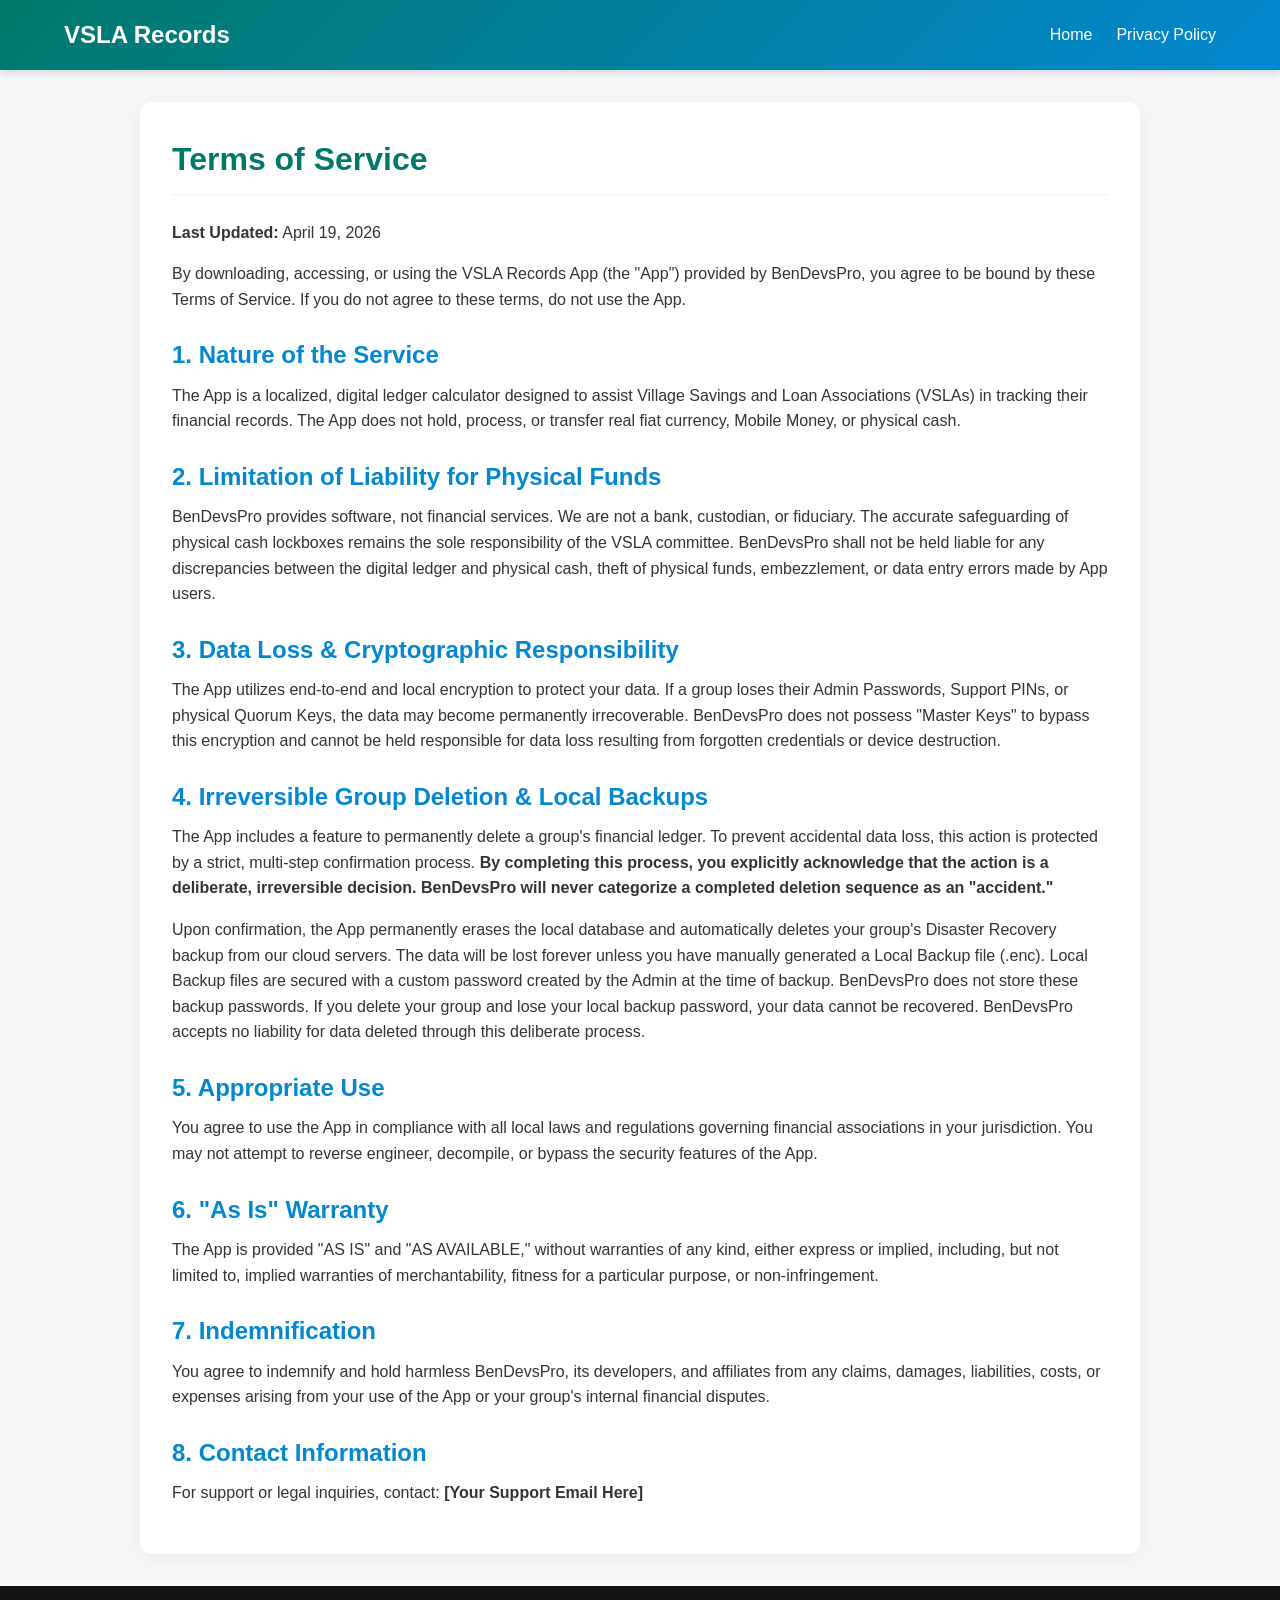
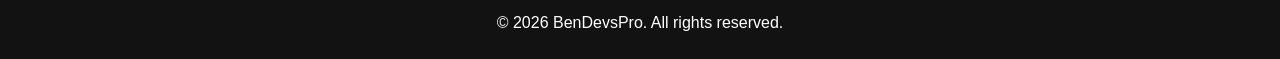
==== terms.html @ 2a10311e "This is the First Upload A website for VSLA Records App" ====
<!DOCTYPE html>
<html lang="en">
<head>
    <meta charset="UTF-8">
    <meta name="viewport" content="width=device-width, initial-scale=1.0">
    <title>Terms of Service | VSLA Records App</title>
    <link rel="stylesheet" href="style.css">
</head>
<body>
    <header>
        <a href="index.html" class="logo">VSLA Records</a>
        <nav>
            <ul>
                <li><a href="index.html">Home</a></li>
                <li><a href="privacy.html">Privacy Policy</a></li>
            </ul>
        </nav>
    </header>

    <main class="legal-content">
        <h1>Terms of Service</h1>
        <p><strong>Last Updated:</strong> April 19, 2026</p>

        <p>By downloading, accessing, or using the VSLA Records App (the "App") provided by BenDevsPro, you agree to be bound by these Terms of Service. If you do not agree to these terms, do not use the App.</p>

        <h2>1. Nature of the Service</h2>
        <p>The App is a localized, digital ledger calculator designed to assist Village Savings and Loan Associations (VSLAs) in tracking their financial records. The App does not hold, process, or transfer real fiat currency, Mobile Money, or physical cash.</p>

        <h2>2. Limitation of Liability for Physical Funds</h2>
        <p>BenDevsPro provides software, not financial services. We are not a bank, custodian, or fiduciary. The accurate safeguarding of physical cash lockboxes remains the sole responsibility of the VSLA committee. BenDevsPro shall not be held liable for any discrepancies between the digital ledger and physical cash, theft of physical funds, embezzlement, or data entry errors made by App users.</p>

        <h2>3. Data Loss & Cryptographic Responsibility</h2>
        <p>The App utilizes end-to-end and local encryption to protect your data. If a group loses their Admin Passwords, Support PINs, or physical Quorum Keys, the data may become permanently irrecoverable. BenDevsPro does not possess "Master Keys" to bypass this encryption and cannot be held responsible for data loss resulting from forgotten credentials or device destruction.</p>

        <h2>4. Irreversible Group Deletion & Local Backups</h2>
        <p>The App includes a feature to permanently delete a group's financial ledger. To prevent accidental data loss, this action is protected by a strict, multi-step confirmation process. <strong>By completing this process, you explicitly acknowledge that the action is a deliberate, irreversible decision. BenDevsPro will never categorize a completed deletion sequence as an "accident."</strong></p>
        <p>Upon confirmation, the App permanently erases the local database and automatically deletes your group's Disaster Recovery backup from our cloud servers. The data will be lost forever unless you have manually generated a Local Backup file (.enc). Local Backup files are secured with a custom password created by the Admin at the time of backup. BenDevsPro does not store these backup passwords. If you delete your group and lose your local backup password, your data cannot be recovered. BenDevsPro accepts no liability for data deleted through this deliberate process.</p>

        <h2>5. Appropriate Use</h2>
        <p>You agree to use the App in compliance with all local laws and regulations governing financial associations in your jurisdiction. You may not attempt to reverse engineer, decompile, or bypass the security features of the App.</p>

        <h2>6. "As Is" Warranty</h2>
        <p>The App is provided "AS IS" and "AS AVAILABLE," without warranties of any kind, either express or implied, including, but not limited to, implied warranties of merchantability, fitness for a particular purpose, or non-infringement.</p>

        <h2>7. Indemnification</h2>
        <p>You agree to indemnify and hold harmless BenDevsPro, its developers, and affiliates from any claims, damages, liabilities, costs, or expenses arising from your use of the App or your group's internal financial disputes.</p>

        <h2>8. Contact Information</h2>
        <p>For support or legal inquiries, contact: <strong>[Your Support Email Here]</strong></p>
    </main>

    <footer>
        <p>&copy; <span id="currentYear"></span> BenDevsPro. All rights reserved.</p>
    </footer>

    <script src="script.js"></script>
</body>
</html>
---- style.css ----
:root {
    --primary-color: #00796B; /* Teal */
    --secondary-color: #0288D1; /* Blue */
    --dark-surface: #121212;
    --light-surface: #ffffff;
    --text-main: #333333;
    --text-muted: #666666;
    --bg-gray: #f4f6f8;
}

* {
    margin: 0;
    padding: 0;
    box-sizing: border-box;
    font-family: 'Segoe UI', Roboto, Helvetica, Arial, sans-serif;
}

body {
    background-color: var(--bg-gray);
    color: var(--text-main);
    line-height: 1.6;
    display: flex;
    flex-direction: column;
    min-height: 100vh;
}

header {
    background: linear-gradient(135deg, var(--primary-color), var(--secondary-color));
    color: white;
    padding: 1rem 5%;
    display: flex;
    justify-content: space-between;
    align-items: center;
    box-shadow: 0 4px 6px rgba(0,0,0,0.1);
}

.logo {
    font-size: 1.5rem;
    font-weight: bold;
    text-decoration: none;
    color: white;
}

nav ul {
    list-style: none;
    display: flex;
    gap: 1.5rem;
}

nav a {
    color: white;
    text-decoration: none;
    font-weight: 500;
    transition: opacity 0.3s;
}

nav a:hover {
    opacity: 0.8;
}

main {
    flex: 1;
    max-width: 1000px;
    margin: 2rem auto;
    padding: 2rem;
    background: var(--light-surface);
    border-radius: 12px;
    box-shadow: 0 4px 15px rgba(0,0,0,0.05);
}

.hero {
    text-align: center;
    padding: 3rem 0;
}

.hero h1 {
    font-size: 2.5rem;
    color: var(--primary-color);
    margin-bottom: 1rem;
}

.hero p {
    font-size: 1.2rem;
    color: var(--text-muted);
    margin-bottom: 2rem;
}

.cta-button {
    display: inline-block;
    background-color: var(--primary-color);
    color: white;
    padding: 0.8rem 2rem;
    border-radius: 30px;
    text-decoration: none;
    font-size: 1.1rem;
    font-weight: bold;
    transition: transform 0.2s, background-color 0.2s;
}

.cta-button:hover {
    background-color: #005A4F;
    transform: translateY(-2px);
}

.legal-content h1 {
    color: var(--primary-color);
    margin-bottom: 1.5rem;
    border-bottom: 2px solid var(--bg-gray);
    padding-bottom: 0.5rem;
}

.legal-content h2 {
    color: var(--secondary-color);
    margin-top: 1.5rem;
    margin-bottom: 0.5rem;
}

.legal-content p, .legal-content ul {
    margin-bottom: 1rem;
}

.legal-content ul {
    padding-left: 2rem;
}

footer {
    background-color: var(--dark-surface);
    color: white;
    text-align: center;
    padding: 1.5rem;
    margin-top: auto;
}

footer a {
    color: #81D4FA;
    text-decoration: none;
}

@media (max-width: 600px) {
    header {
        flex-direction: column;
        gap: 1rem;
    }
    .hero h1 {
        font-size: 2rem;
    }
}
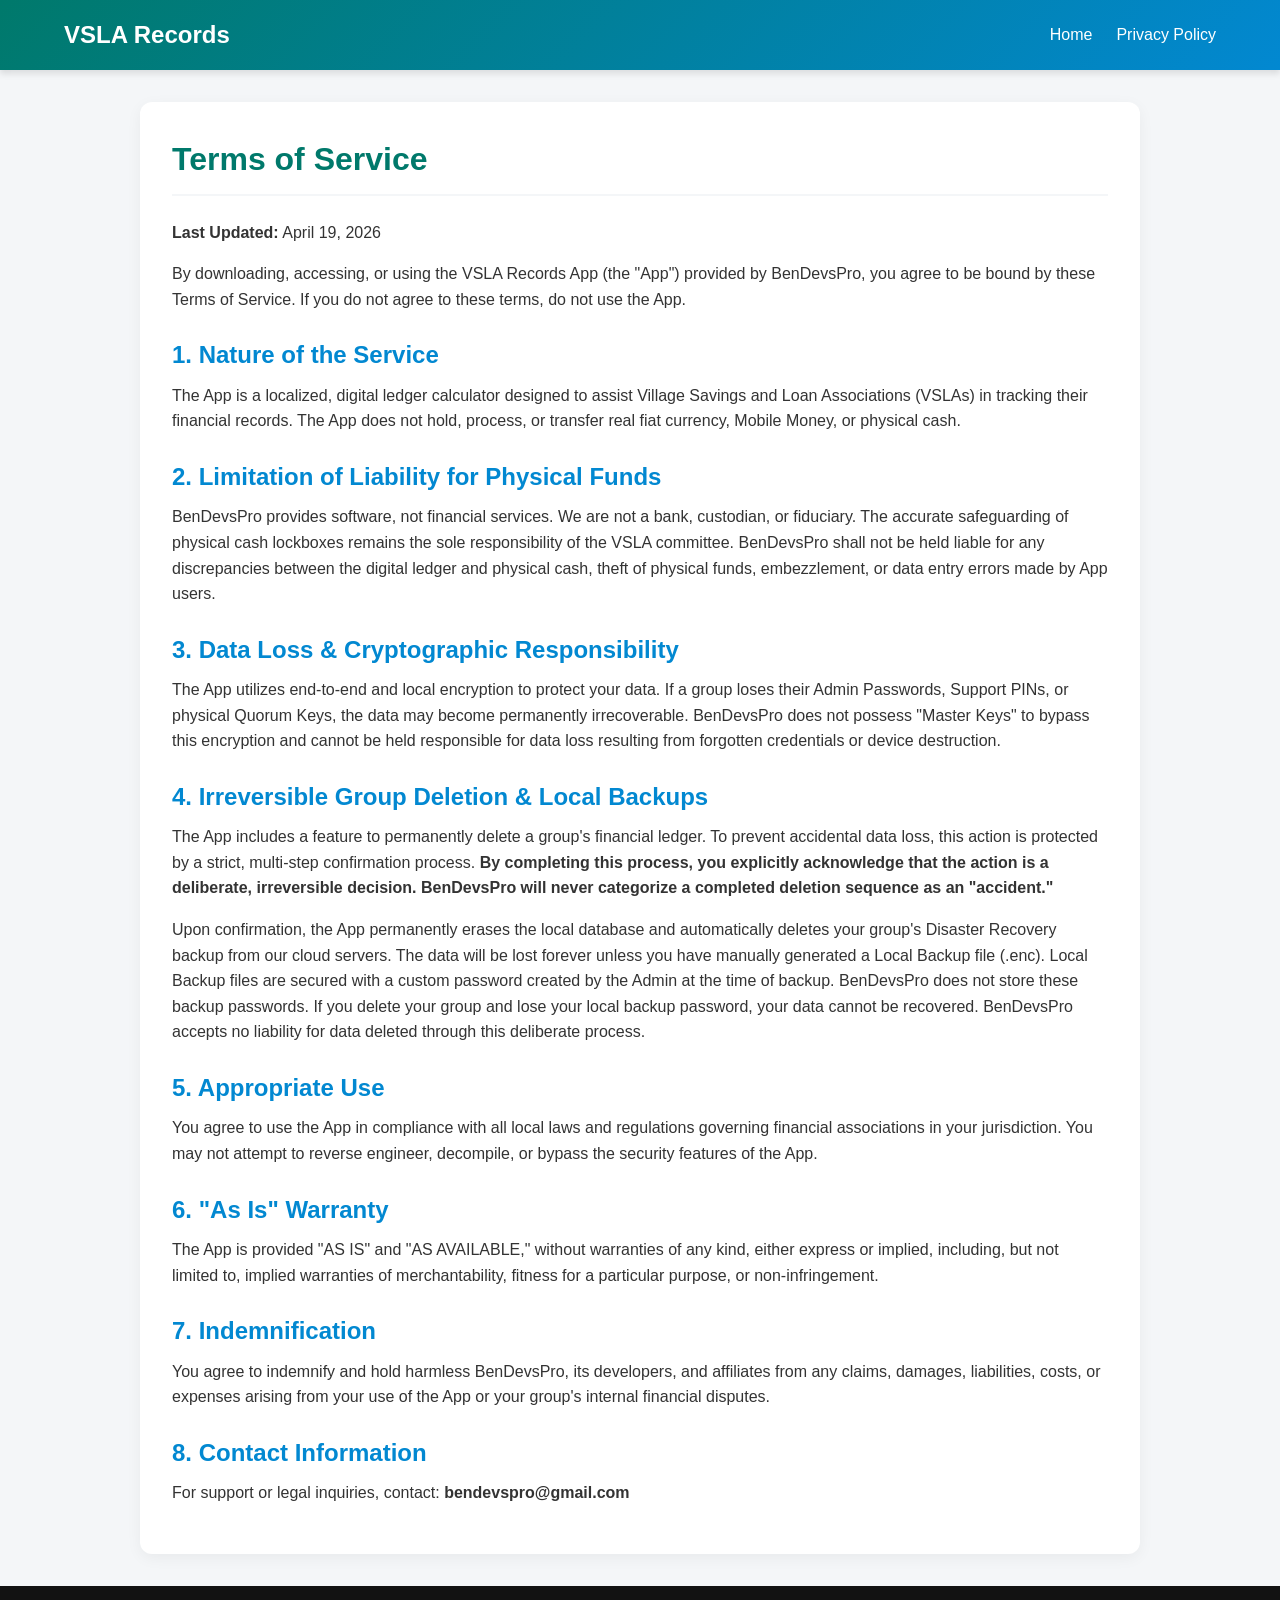
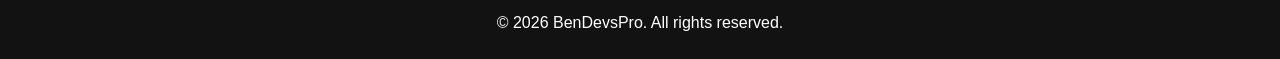
==== commit e8e73ff0: "Update terms.html Email add" ====
--- a/terms.html
+++ b/terms.html
@@ -46,7 +46,7 @@
         <p>You agree to indemnify and hold harmless BenDevsPro, its developers, and affiliates from any claims, damages, liabilities, costs, or expenses arising from your use of the App or your group's internal financial disputes.</p>
 
         <h2>8. Contact Information</h2>
-        <p>For support or legal inquiries, contact: <strong>[Your Support Email Here]</strong></p>
+        <p>For support or legal inquiries, contact: <strong>bendevspro@gmail.com</strong></p>
     </main>
 
     <footer>
@@ -55,4 +55,4 @@
 
     <script src="script.js"></script>
 </body>
-</html>+</html>
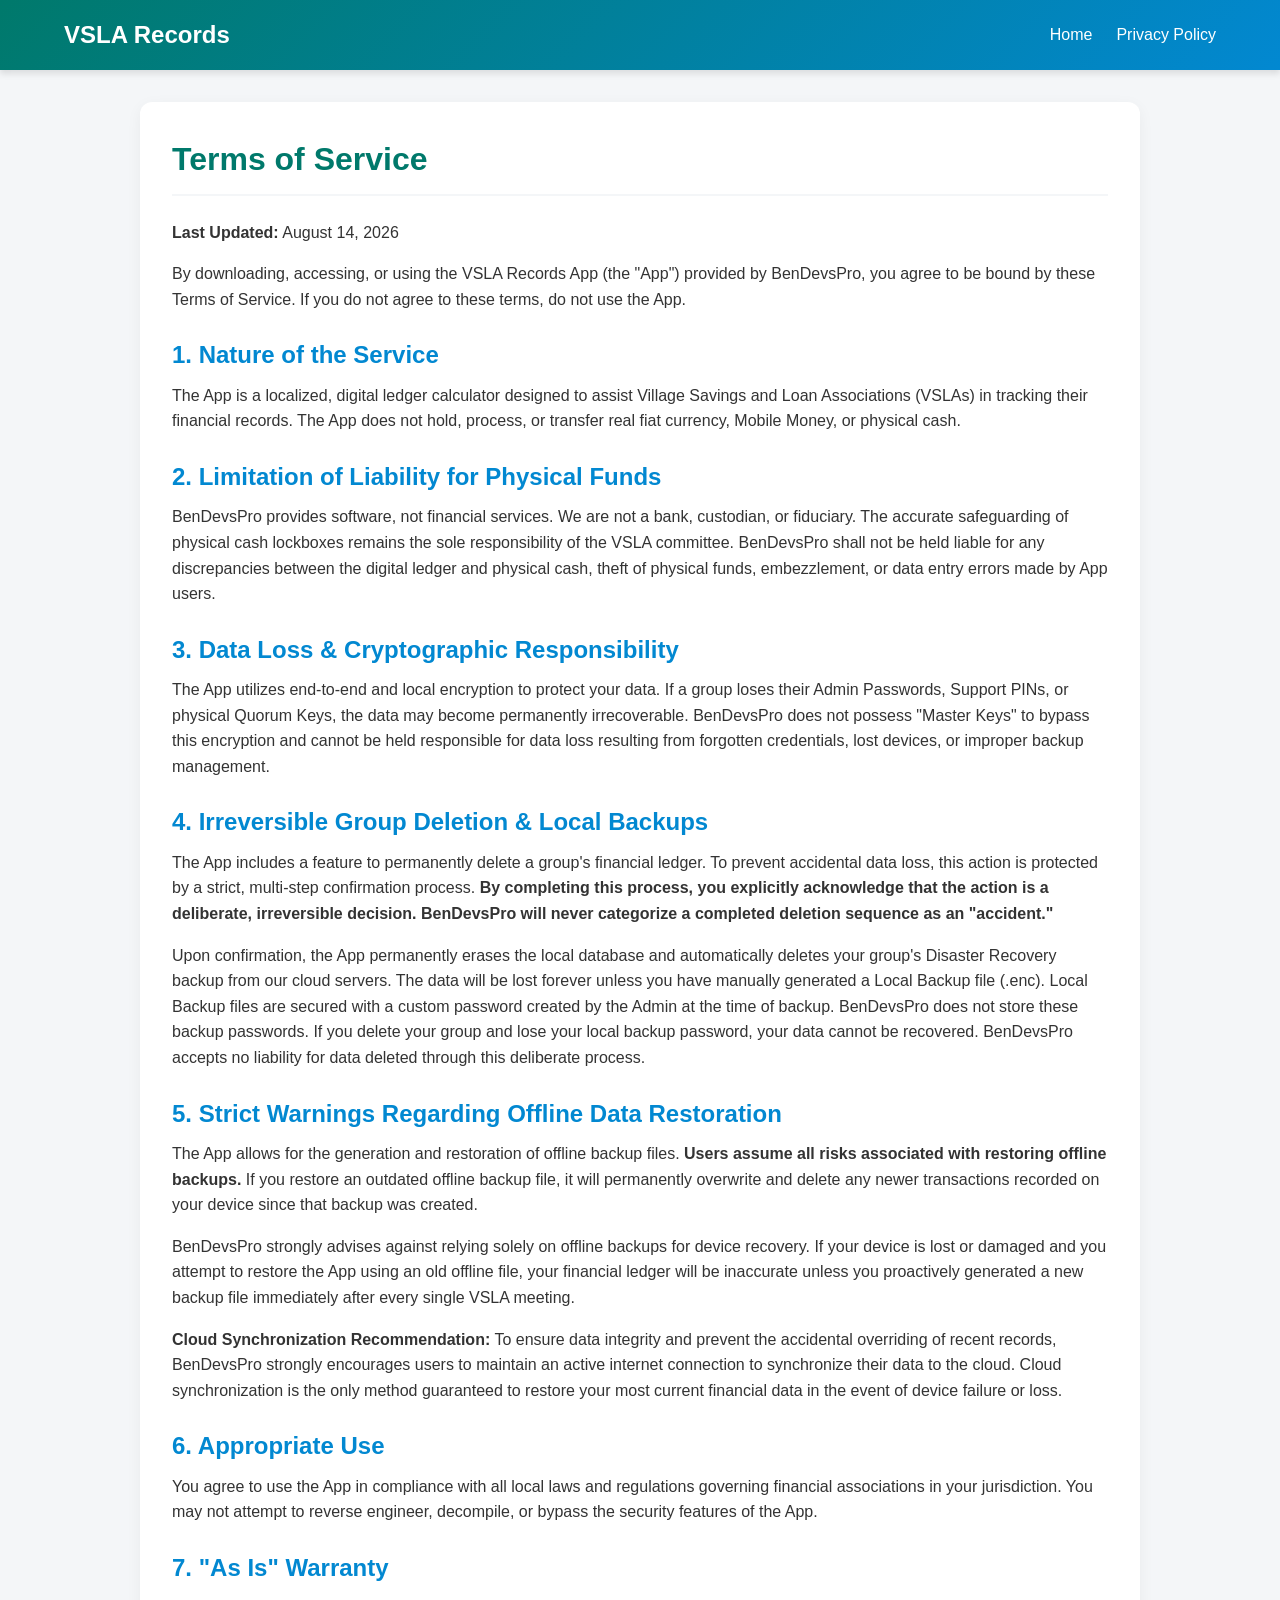
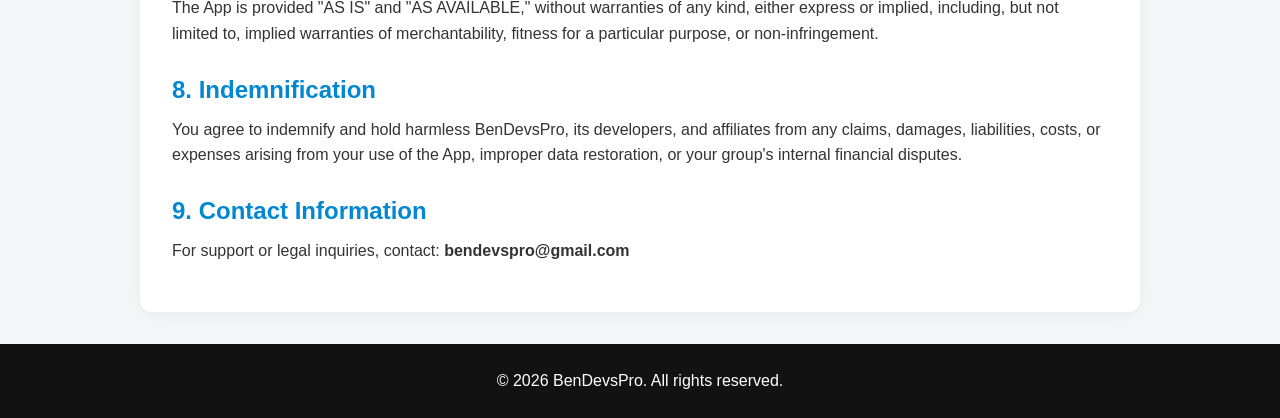
==== commit 67767bed: "Update terms.html" ====
--- a/terms.html
+++ b/terms.html
@@ -19,7 +19,7 @@
 
     <main class="legal-content">
         <h1>Terms of Service</h1>
-        <p><strong>Last Updated:</strong> April 19, 2026</p>
+        <p><strong>Last Updated:</strong> August 14, 2026</p>
 
         <p>By downloading, accessing, or using the VSLA Records App (the "App") provided by BenDevsPro, you agree to be bound by these Terms of Service. If you do not agree to these terms, do not use the App.</p>
 
@@ -30,22 +30,27 @@
         <p>BenDevsPro provides software, not financial services. We are not a bank, custodian, or fiduciary. The accurate safeguarding of physical cash lockboxes remains the sole responsibility of the VSLA committee. BenDevsPro shall not be held liable for any discrepancies between the digital ledger and physical cash, theft of physical funds, embezzlement, or data entry errors made by App users.</p>
 
         <h2>3. Data Loss & Cryptographic Responsibility</h2>
-        <p>The App utilizes end-to-end and local encryption to protect your data. If a group loses their Admin Passwords, Support PINs, or physical Quorum Keys, the data may become permanently irrecoverable. BenDevsPro does not possess "Master Keys" to bypass this encryption and cannot be held responsible for data loss resulting from forgotten credentials or device destruction.</p>
+        <p>The App utilizes end-to-end and local encryption to protect your data. If a group loses their Admin Passwords, Support PINs, or physical Quorum Keys, the data may become permanently irrecoverable. BenDevsPro does not possess "Master Keys" to bypass this encryption and cannot be held responsible for data loss resulting from forgotten credentials, lost devices, or improper backup management.</p>
 
         <h2>4. Irreversible Group Deletion & Local Backups</h2>
         <p>The App includes a feature to permanently delete a group's financial ledger. To prevent accidental data loss, this action is protected by a strict, multi-step confirmation process. <strong>By completing this process, you explicitly acknowledge that the action is a deliberate, irreversible decision. BenDevsPro will never categorize a completed deletion sequence as an "accident."</strong></p>
         <p>Upon confirmation, the App permanently erases the local database and automatically deletes your group's Disaster Recovery backup from our cloud servers. The data will be lost forever unless you have manually generated a Local Backup file (.enc). Local Backup files are secured with a custom password created by the Admin at the time of backup. BenDevsPro does not store these backup passwords. If you delete your group and lose your local backup password, your data cannot be recovered. BenDevsPro accepts no liability for data deleted through this deliberate process.</p>
 
-        <h2>5. Appropriate Use</h2>
+        <h2>5. Strict Warnings Regarding Offline Data Restoration</h2>
+        <p>The App allows for the generation and restoration of offline backup files. <strong>Users assume all risks associated with restoring offline backups.</strong> If you restore an outdated offline backup file, it will permanently overwrite and delete any newer transactions recorded on your device since that backup was created.</p>
+        <p>BenDevsPro strongly advises against relying solely on offline backups for device recovery. If your device is lost or damaged and you attempt to restore the App using an old offline file, your financial ledger will be inaccurate unless you proactively generated a new backup file immediately after every single VSLA meeting.</p>
+        <p><strong>Cloud Synchronization Recommendation:</strong> To ensure data integrity and prevent the accidental overriding of recent records, BenDevsPro strongly encourages users to maintain an active internet connection to synchronize their data to the cloud. Cloud synchronization is the only method guaranteed to restore your most current financial data in the event of device failure or loss.</p>
+
+        <h2>6. Appropriate Use</h2>
         <p>You agree to use the App in compliance with all local laws and regulations governing financial associations in your jurisdiction. You may not attempt to reverse engineer, decompile, or bypass the security features of the App.</p>
 
-        <h2>6. "As Is" Warranty</h2>
+        <h2>7. "As Is" Warranty</h2>
         <p>The App is provided "AS IS" and "AS AVAILABLE," without warranties of any kind, either express or implied, including, but not limited to, implied warranties of merchantability, fitness for a particular purpose, or non-infringement.</p>
 
-        <h2>7. Indemnification</h2>
-        <p>You agree to indemnify and hold harmless BenDevsPro, its developers, and affiliates from any claims, damages, liabilities, costs, or expenses arising from your use of the App or your group's internal financial disputes.</p>
+        <h2>8. Indemnification</h2>
+        <p>You agree to indemnify and hold harmless BenDevsPro, its developers, and affiliates from any claims, damages, liabilities, costs, or expenses arising from your use of the App, improper data restoration, or your group's internal financial disputes.</p>
 
-        <h2>8. Contact Information</h2>
+        <h2>9. Contact Information</h2>
         <p>For support or legal inquiries, contact: <strong>bendevspro@gmail.com</strong></p>
     </main>
 
--- a/style.css
+++ b/style.css
@@ -89,17 +89,27 @@
     display: inline-block;
     background-color: var(--primary-color);
     color: white;
-    padding: 0.8rem 2rem;
+    padding: 1rem 2.5rem;
     border-radius: 30px;
     text-decoration: none;
     font-size: 1.1rem;
     font-weight: bold;
     transition: transform 0.2s, background-color 0.2s;
+    box-shadow: 0 4px 6px rgba(0,0,0,0.2);
 }
 
 .cta-button:hover {
     background-color: #005A4F;
     transform: translateY(-2px);
+    box-shadow: 0 6px 12px rgba(0,0,0,0.3);
+}
+
+.install-note {
+    font-size: 0.85rem !important;
+    color: var(--text-muted);
+    margin-top: 1rem;
+    margin-bottom: 0 !important;
+    font-style: italic;
 }
 
 .legal-content h1 {
@@ -144,4 +154,4 @@
     .hero h1 {
         font-size: 2rem;
     }
-}+}
